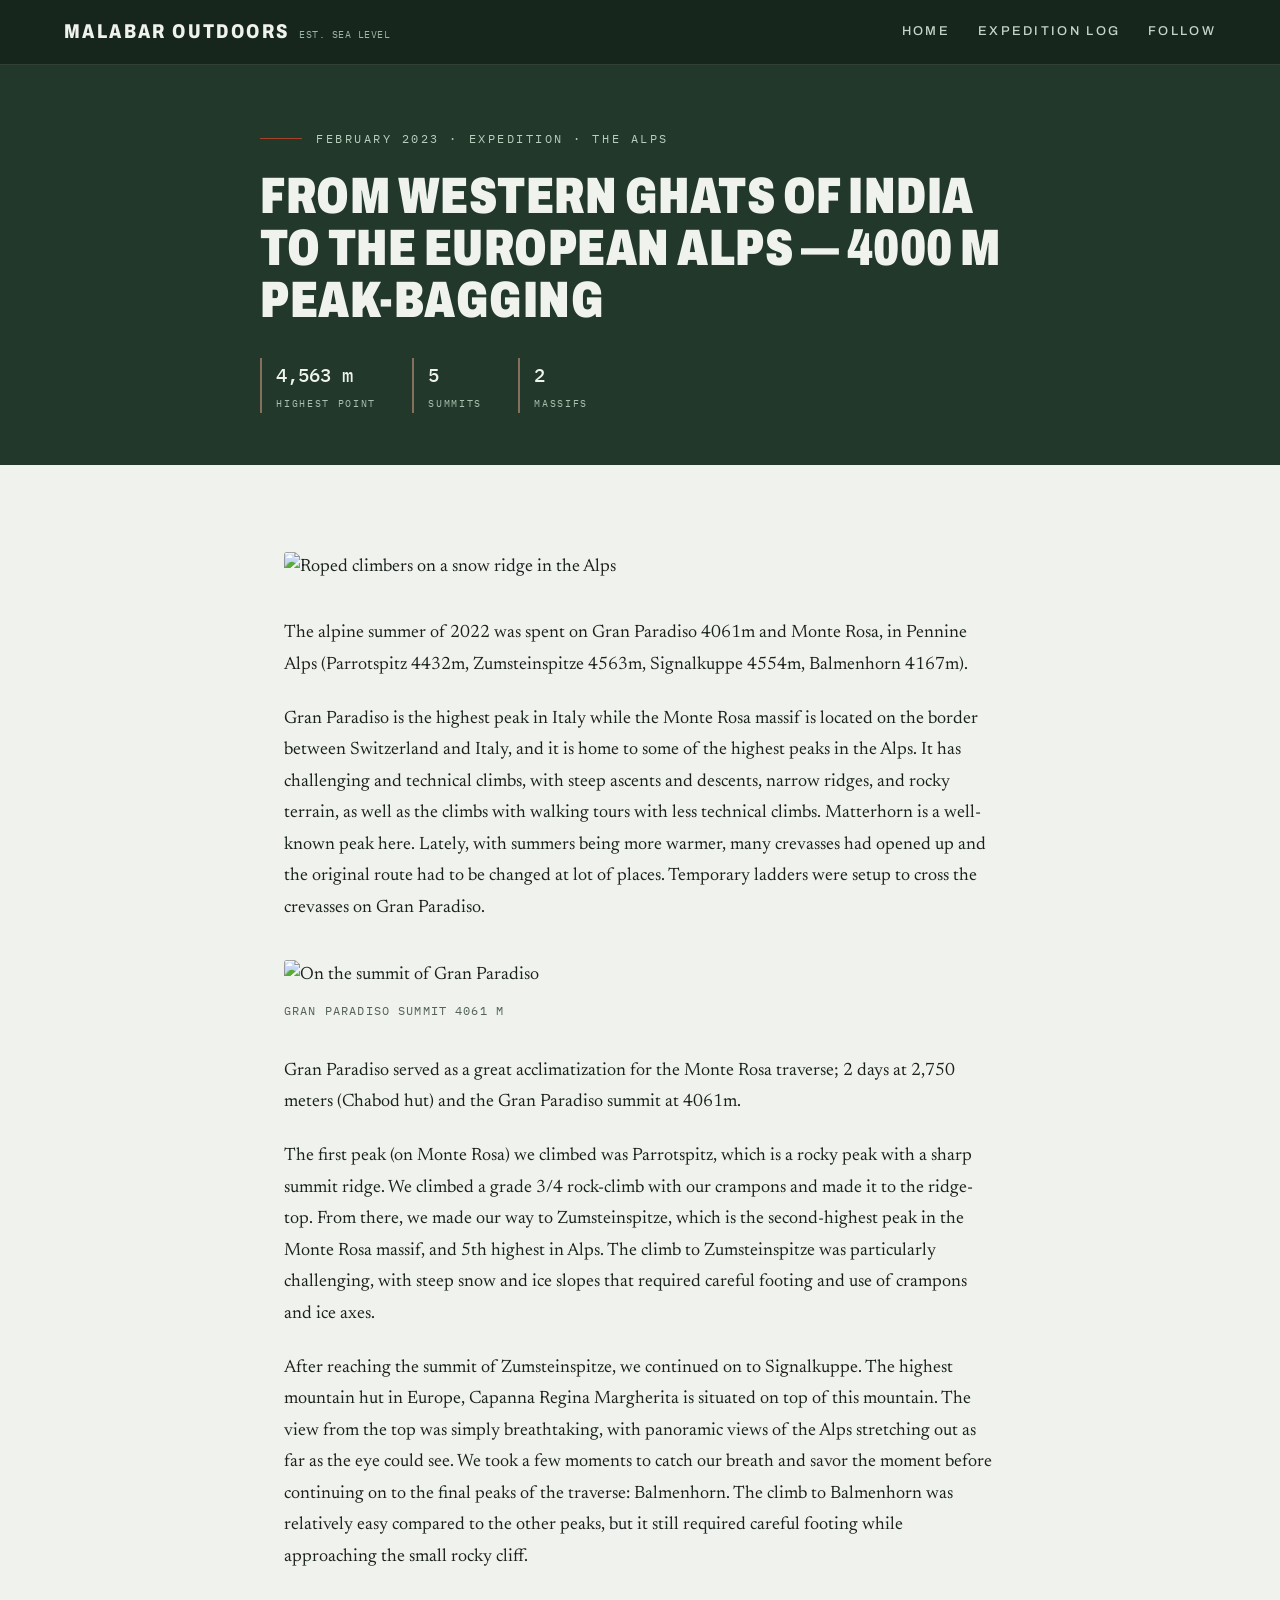
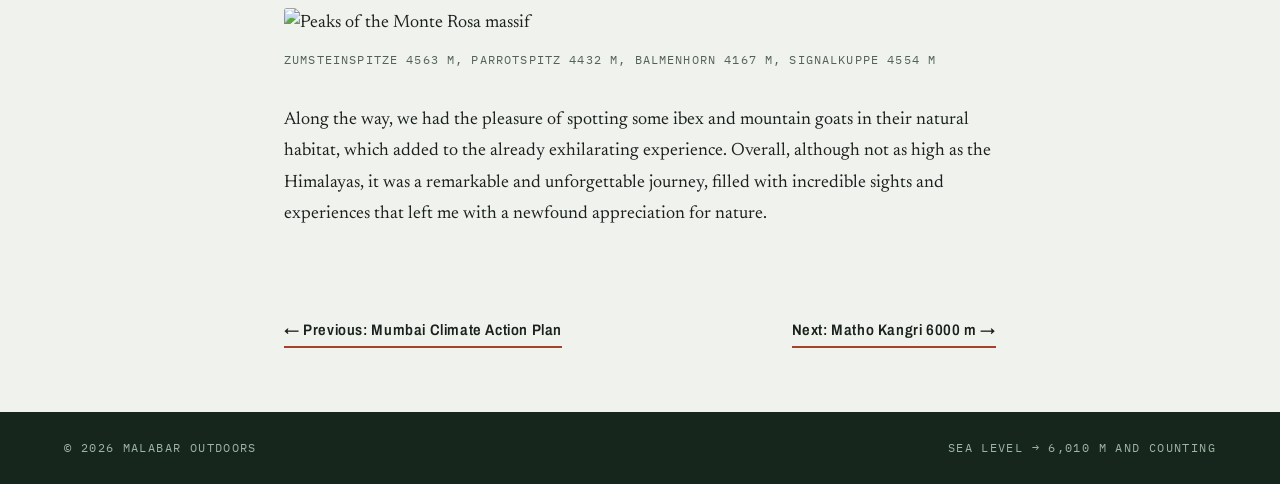
==== posts/alps-4000m-peak-bagging.html @ 0d3b4b46 "Create static Malabar Outdoors site Migrate from WordPress to a static GitHub Pages site. Includes h" ====
<!DOCTYPE html>
<html lang="en">
<head>
<meta charset="UTF-8">
<meta name="viewport" content="width=device-width, initial-scale=1.0">
<title>From Western Ghats of India to the European Alps — 4000 m peak-bagging — Malabar Outdoors</title>
<meta name="description" content="An alpine summer on Gran Paradiso 4061 m and the Monte Rosa massif — Parrotspitz, Zumsteinspitze, Signalkuppe and Balmenhorn.">
<link rel="preconnect" href="https://fonts.googleapis.com">
<link rel="preconnect" href="https://fonts.gstatic.com" crossorigin>
<link href="https://fonts.googleapis.com/css2?family=Archivo:wdth,wght@62..125,400..900&family=Newsreader:ital,opsz,wght@0,6..72,400..600;1,6..72,400&family=IBM+Plex+Mono:wght@400;500&display=swap" rel="stylesheet">
<link rel="stylesheet" href="style.css">
</head>
<body>

<header>
  <div class="header-inner">
    <a class="wordmark" href="../index.html">Malabar Outdoors <span class="sea">EST. SEA LEVEL</span></a>
    <nav aria-label="Main">
      <a href="../index.html">Home</a>
      <a href="../index.html#log">Expedition log</a>
      <a href="../index.html#follow">Follow</a>
    </nav>
  </div>
</header>

<div class="post-head">
  <div class="post-head-inner">
    <p class="post-meta">February 2023 · Expedition · The Alps</p>
    <h1>From Western Ghats of India to the European Alps — 4000 m peak-bagging</h1>
    <div class="post-stats">
      <div class="stat"><div class="v">4,563 m</div><div class="k">Highest point</div></div>
      <div class="stat"><div class="v">5</div><div class="k">Summits</div></div>
      <div class="stat"><div class="v">2</div><div class="k">Massifs</div></div>
    </div>
  </div>
</div>

<article>
  <figure>
    <img src="https://malabaroutdoors.wordpress.com/wp-content/uploads/2023/04/mb1.jpg?w=1290" alt="Roped climbers on a snow ridge in the Alps">
  </figure>

  <p>The alpine summer of 2022 was spent on Gran Paradiso 4061m and Monte Rosa, in Pennine Alps (Parrotspitz 4432m, Zumsteinspitze 4563m, Signalkuppe 4554m, Balmenhorn 4167m).</p>

  <p>Gran Paradiso is the highest peak in Italy while the Monte Rosa massif is located on the border between Switzerland and Italy, and it is home to some of the highest peaks in the Alps. It has challenging and technical climbs, with steep ascents and descents, narrow ridges, and rocky terrain, as well as the climbs with walking tours with less technical climbs. Matterhorn is a well-known peak here. Lately, with summers being more warmer, many crevasses had opened up and the original route had to be changed at lot of places. Temporary ladders were setup to cross the crevasses on Gran Paradiso.</p>

  <figure>
    <img src="https://malabaroutdoors.wordpress.com/wp-content/uploads/2023/04/gp.jpg?w=1024" alt="On the summit of Gran Paradiso">
    <figcaption>Gran Paradiso summit 4061 m</figcaption>
  </figure>

  <p>Gran Paradiso served as a great acclimatization for the Monte Rosa traverse; 2 days at 2,750 meters (Chabod hut) and the Gran Paradiso summit at 4061m.</p>

  <p>The first peak (on Monte Rosa) we climbed was Parrotspitz, which is a rocky peak with a sharp summit ridge. We climbed a grade 3/4 rock-climb with our crampons and made it to the ridge-top. From there, we made our way to Zumsteinspitze, which is the second-highest peak in the Monte Rosa massif, and 5th highest in Alps. The climb to Zumsteinspitze was particularly challenging, with steep snow and ice slopes that required careful footing and use of crampons and ice axes.</p>

  <p>After reaching the summit of Zumsteinspitze, we continued on to Signalkuppe. The highest mountain hut in Europe, Capanna Regina Margherita is situated on top of this mountain. The view from the top was simply breathtaking, with panoramic views of the Alps stretching out as far as the eye could see. We took a few moments to catch our breath and savor the moment before continuing on to the final peaks of the traverse: Balmenhorn. The climb to Balmenhorn was relatively easy compared to the other peaks, but it still required careful footing while approaching the small rocky cliff.</p>

  <figure>
    <img src="https://malabaroutdoors.wordpress.com/wp-content/uploads/2023/04/mr.jpg?w=1024" alt="Peaks of the Monte Rosa massif">
    <figcaption>Zumsteinspitze 4563 m, Parrotspitz 4432 m, Balmenhorn 4167 m, Signalkuppe 4554 m</figcaption>
  </figure>

  <p>Along the way, we had the pleasure of spotting some ibex and mountain goats in their natural habitat, which added to the already exhilarating experience. Overall, although not as high as the Himalayas, it was a remarkable and unforgettable journey, filled with incredible sights and experiences that left me with a newfound appreciation for nature.</p>
</article>

<div class="postnav">
  <a href="mumbai-climate-action-cycling.html">← Previous: Mumbai Climate Action Plan</a>
  <a href="matho-kangri-6000m-alpine-style.html">Next: Matho Kangri 6000 m →</a>
</div>

<footer>
  <div class="footer-inner">
    <span>© 2026 Malabar Outdoors</span>
    <span>Sea level → 6,010 m and counting</span>
  </div>
</footer>

</body>
</html>
---- posts/style.css ----
:root{
  --ghat:#22382B;
  --ghat-deep:#16261D;
  --glacier:#EFF2ED;
  --laterite:#A6412A;
  --ink:#1A211D;
  --slate:#54615A;
  --hairline:#CBD4CC;
  --display:'Archivo',sans-serif;
  --body:'Newsreader',Georgia,serif;
  --mono:'IBM Plex Mono',monospace;
}
*{margin:0;padding:0;box-sizing:border-box}
@media (prefers-reduced-motion: reduce){
  *,*::before,*::after{animation-duration:.01ms!important;transition-duration:.01ms!important}
}
body{
  font-family:var(--body);
  background:var(--glacier);
  color:var(--ink);
  font-size:1.125rem;
  line-height:1.75;
}
a{color:inherit}
a:focus-visible{outline:3px solid var(--laterite);outline-offset:3px;border-radius:2px}
img{display:block;max-width:100%}

header{
  position:sticky;top:0;z-index:50;
  background:var(--ghat-deep);
  color:var(--glacier);
  border-bottom:1px solid rgba(255,255,255,.12);
}
.header-inner{
  max-width:1200px;margin:0 auto;
  display:flex;align-items:center;justify-content:space-between;
  padding:.9rem 1.5rem;
}
.wordmark{
  font-family:var(--display);font-weight:800;font-stretch:80%;
  font-size:1.25rem;letter-spacing:.12em;text-transform:uppercase;
  text-decoration:none;display:flex;align-items:baseline;gap:.6rem;
}
.wordmark .sea{font-family:var(--mono);font-size:.65rem;font-weight:400;letter-spacing:.05em;color:#9DB5A4}
nav{display:flex;gap:1.75rem}
nav a{
  font-family:var(--display);font-weight:500;font-size:.8rem;
  letter-spacing:.18em;text-transform:uppercase;text-decoration:none;
  color:#C6D4C8;padding:.25rem 0;border-bottom:2px solid transparent;
  transition:color .2s,border-color .2s;
}
nav a:hover{color:#fff;border-bottom-color:var(--laterite)}

.post-head{
  background:var(--ghat);color:var(--glacier);
  padding:4rem 1.5rem 3.25rem;
}
.post-head-inner{max-width:760px;margin:0 auto}
.post-meta{
  font-family:var(--mono);font-size:.72rem;letter-spacing:.22em;
  text-transform:uppercase;color:#B9CFBE;
  display:flex;align-items:center;gap:.9rem;flex-wrap:wrap;margin-bottom:1.3rem;
}
.post-meta::before{content:"";width:2.6rem;height:1px;background:var(--laterite)}
h1{
  font-family:var(--display);font-weight:900;font-stretch:74%;
  text-transform:uppercase;
  font-size:clamp(1.9rem,5vw,3.2rem);
  line-height:1.02;letter-spacing:.01em;
}
.post-stats{
  margin-top:2rem;display:flex;flex-wrap:wrap;gap:2.25rem;font-family:var(--mono);
}
.stat{border-left:2px solid rgba(232,168,143,.5);padding-left:.9rem}
.stat .v{font-size:1.2rem;font-weight:500}
.stat .k{font-size:.65rem;letter-spacing:.16em;text-transform:uppercase;color:#A9C0AE;margin-top:.15rem}

article{max-width:760px;margin:0 auto;padding:3.25rem 1.5rem 4rem}
article p{margin:0 0 1.4rem}
article h2{
  font-family:var(--display);font-weight:800;font-stretch:80%;
  font-size:1.35rem;line-height:1.2;text-transform:none;
  margin:2.4rem 0 .9rem;
}
article h2 .tick{color:var(--laterite)}
article strong{font-weight:600}
article a{color:var(--laterite);text-decoration-thickness:1px;text-underline-offset:3px}
figure{margin:2.2rem 0}
figure img{width:100%;border-radius:3px}
figcaption{
  font-family:var(--mono);font-size:.72rem;letter-spacing:.1em;
  text-transform:uppercase;color:var(--slate);margin-top:.6rem;
}
.postnav{
  max-width:760px;margin:0 auto;padding:0 1.5rem 4rem;
  display:flex;justify-content:space-between;gap:1rem;flex-wrap:wrap;
}
.postnav a{
  font-family:var(--display);font-weight:600;font-stretch:85%;
  font-size:.95rem;text-decoration:none;letter-spacing:.04em;
  border-bottom:2px solid var(--laterite);padding-bottom:.15rem;
}
.postnav a:hover{color:var(--laterite)}
footer{background:var(--ghat-deep);color:#9DB5A4}
.footer-inner{
  max-width:1200px;margin:0 auto;padding:1.6rem 1.5rem;
  display:flex;justify-content:space-between;flex-wrap:wrap;gap:1rem;
  font-family:var(--mono);font-size:.72rem;letter-spacing:.12em;text-transform:uppercase;
}
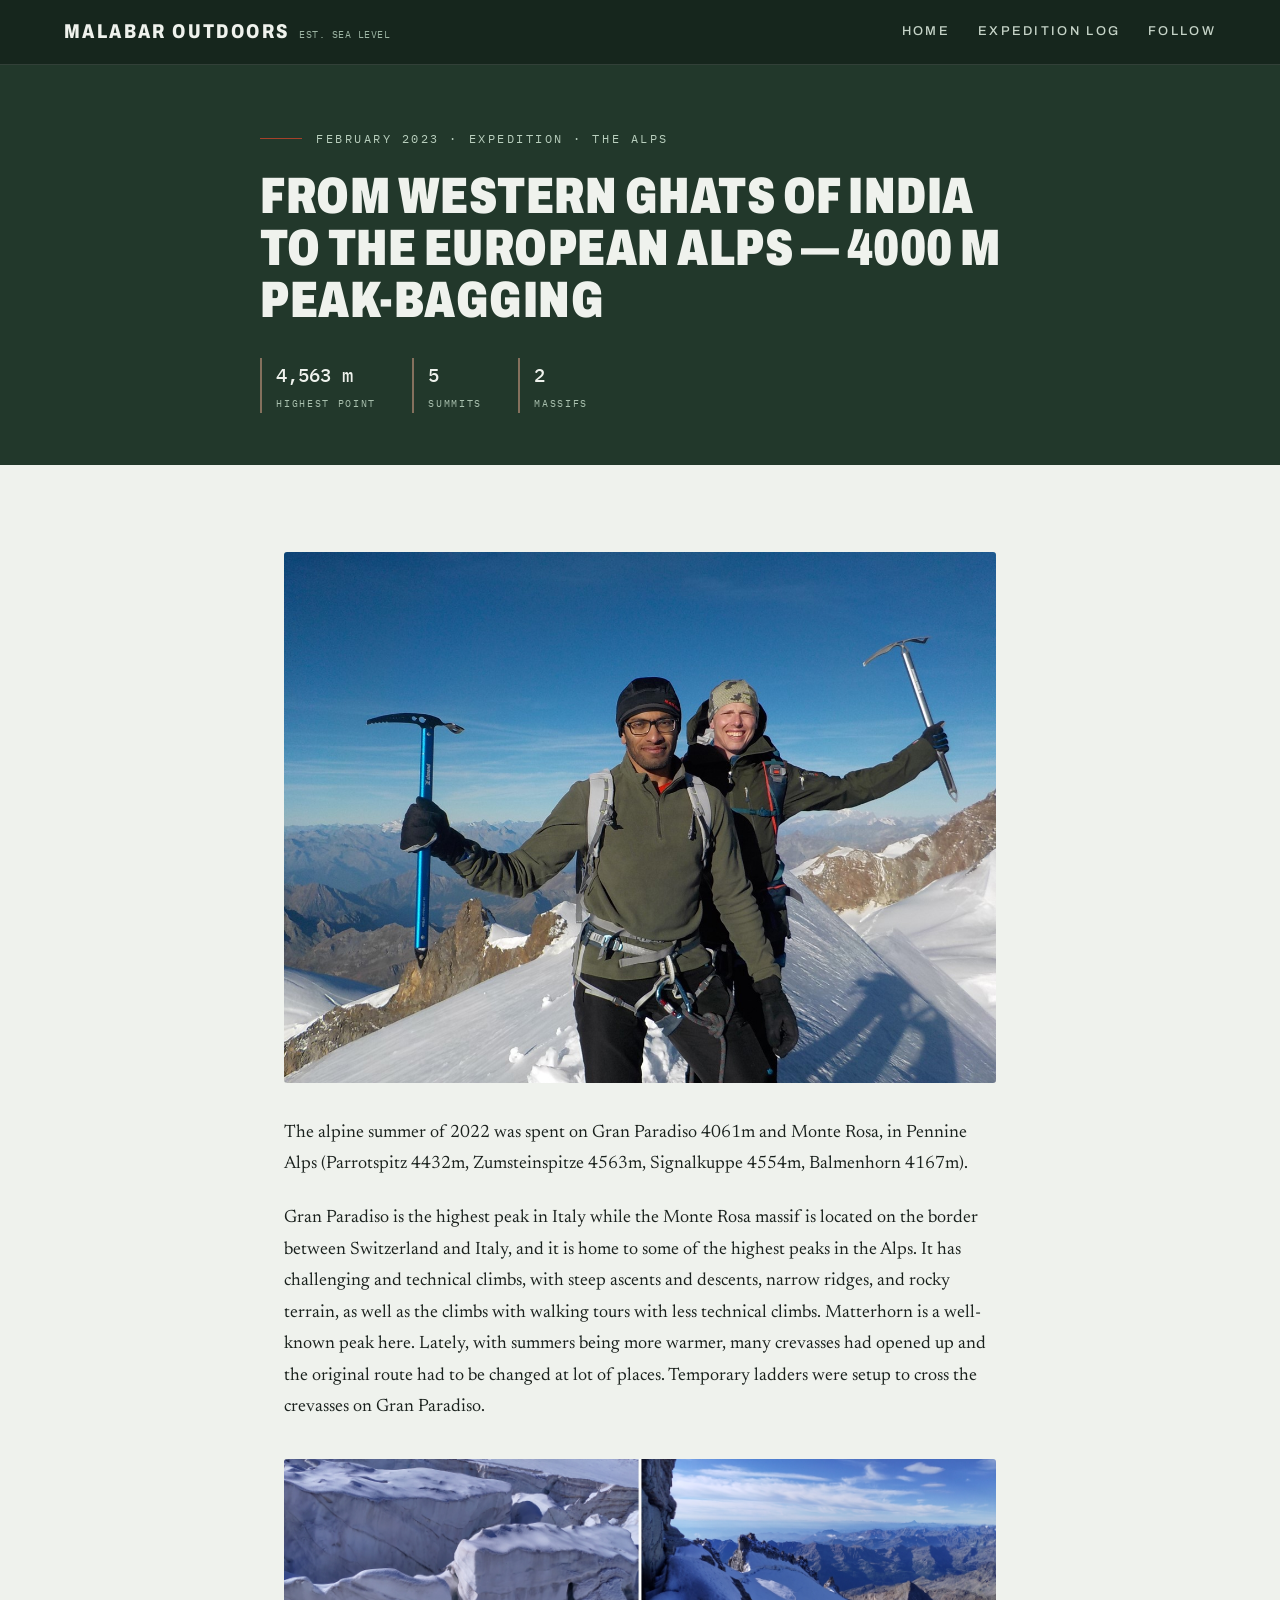
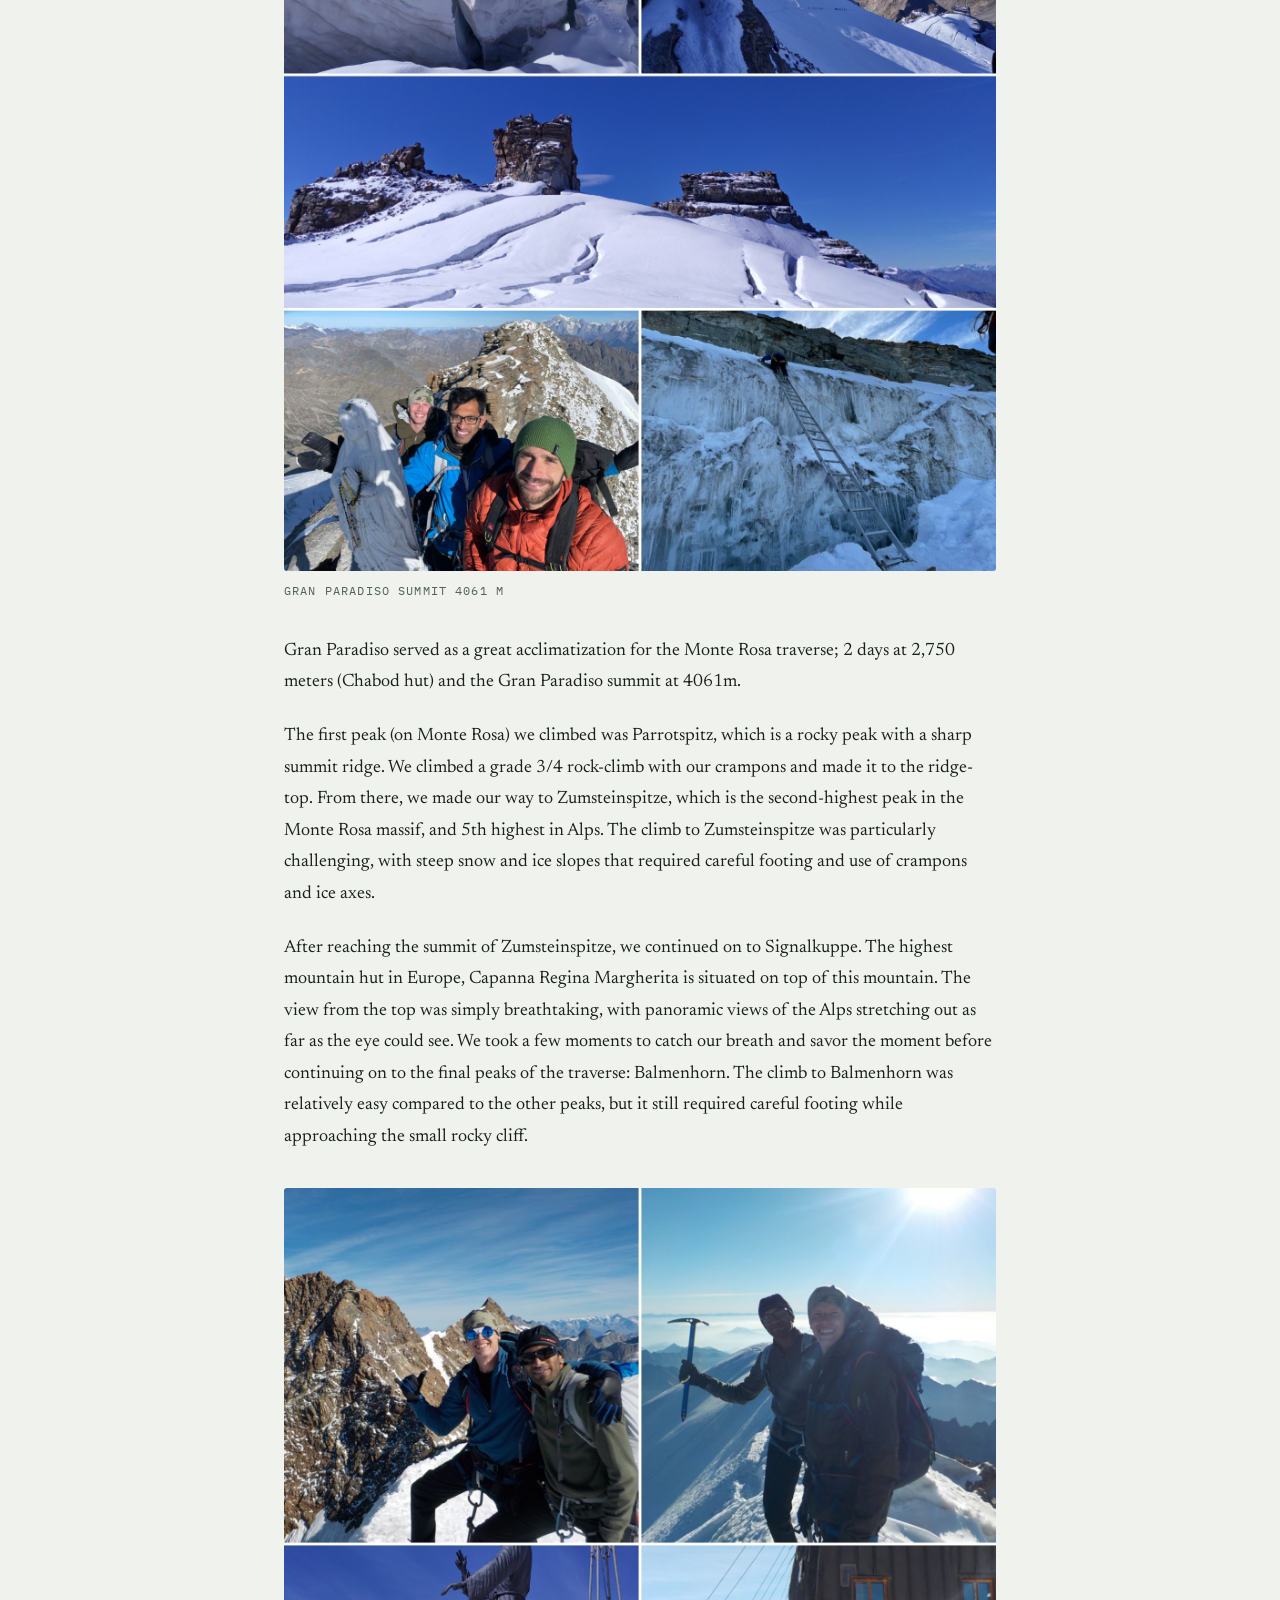
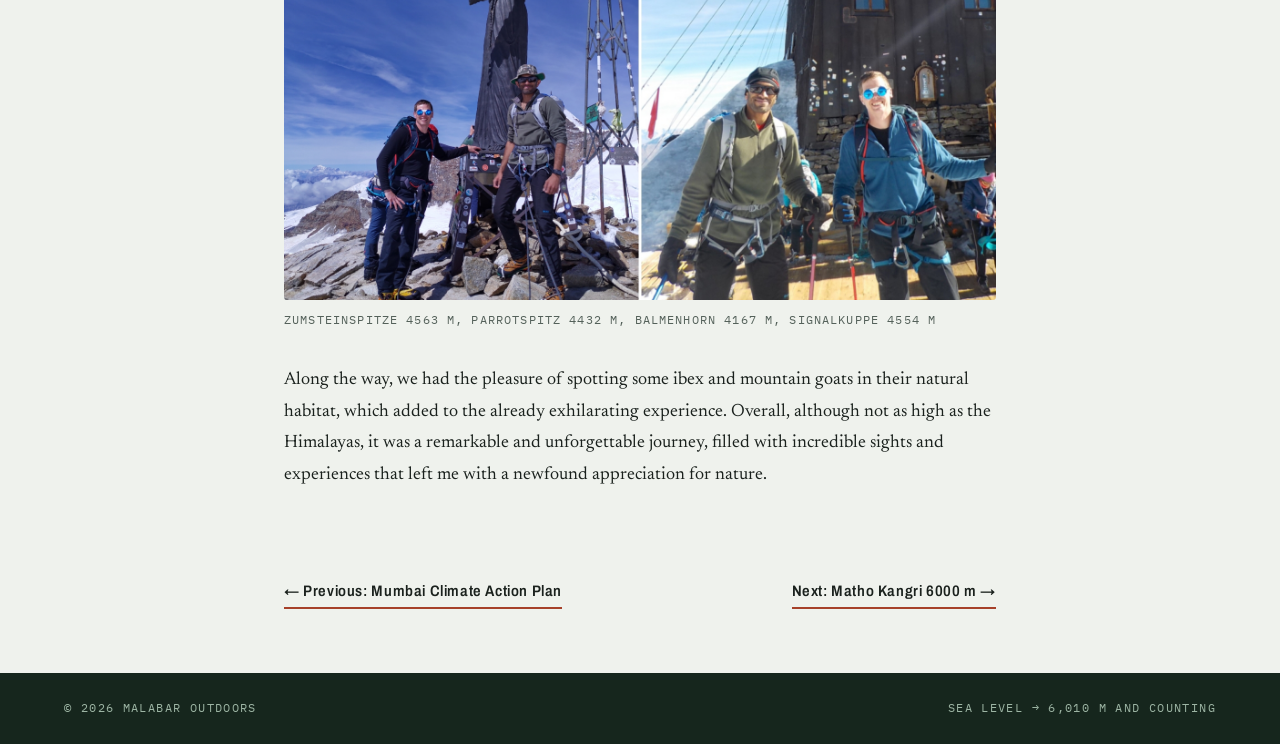
==== commit a624cb74: "Add local images and downloader; use local URLs Add 25 photos under images/ and a Windows batch help" ====
--- a/posts/alps-4000m-peak-bagging.html
+++ b/posts/alps-4000m-peak-bagging.html
@@ -37,7 +37,7 @@
 
 <article>
   <figure>
-    <img src="https://malabaroutdoors.wordpress.com/wp-content/uploads/2023/04/mb1.jpg?w=1290" alt="Roped climbers on a snow ridge in the Alps">
+    <img src="../images/mb1.jpg" alt="Roped climbers on a snow ridge in the Alps">
   </figure>
 
   <p>The alpine summer of 2022 was spent on Gran Paradiso 4061m and Monte Rosa, in Pennine Alps (Parrotspitz 4432m, Zumsteinspitze 4563m, Signalkuppe 4554m, Balmenhorn 4167m).</p>
@@ -45,7 +45,7 @@
   <p>Gran Paradiso is the highest peak in Italy while the Monte Rosa massif is located on the border between Switzerland and Italy, and it is home to some of the highest peaks in the Alps. It has challenging and technical climbs, with steep ascents and descents, narrow ridges, and rocky terrain, as well as the climbs with walking tours with less technical climbs. Matterhorn is a well-known peak here. Lately, with summers being more warmer, many crevasses had opened up and the original route had to be changed at lot of places. Temporary ladders were setup to cross the crevasses on Gran Paradiso.</p>
 
   <figure>
-    <img src="https://malabaroutdoors.wordpress.com/wp-content/uploads/2023/04/gp.jpg?w=1024" alt="On the summit of Gran Paradiso">
+    <img src="../images/gp.jpg" alt="On the summit of Gran Paradiso">
     <figcaption>Gran Paradiso summit 4061 m</figcaption>
   </figure>
 
@@ -56,7 +56,7 @@
   <p>After reaching the summit of Zumsteinspitze, we continued on to Signalkuppe. The highest mountain hut in Europe, Capanna Regina Margherita is situated on top of this mountain. The view from the top was simply breathtaking, with panoramic views of the Alps stretching out as far as the eye could see. We took a few moments to catch our breath and savor the moment before continuing on to the final peaks of the traverse: Balmenhorn. The climb to Balmenhorn was relatively easy compared to the other peaks, but it still required careful footing while approaching the small rocky cliff.</p>
 
   <figure>
-    <img src="https://malabaroutdoors.wordpress.com/wp-content/uploads/2023/04/mr.jpg?w=1024" alt="Peaks of the Monte Rosa massif">
+    <img src="../images/mr.jpg" alt="Peaks of the Monte Rosa massif">
     <figcaption>Zumsteinspitze 4563 m, Parrotspitz 4432 m, Balmenhorn 4167 m, Signalkuppe 4554 m</figcaption>
   </figure>
 
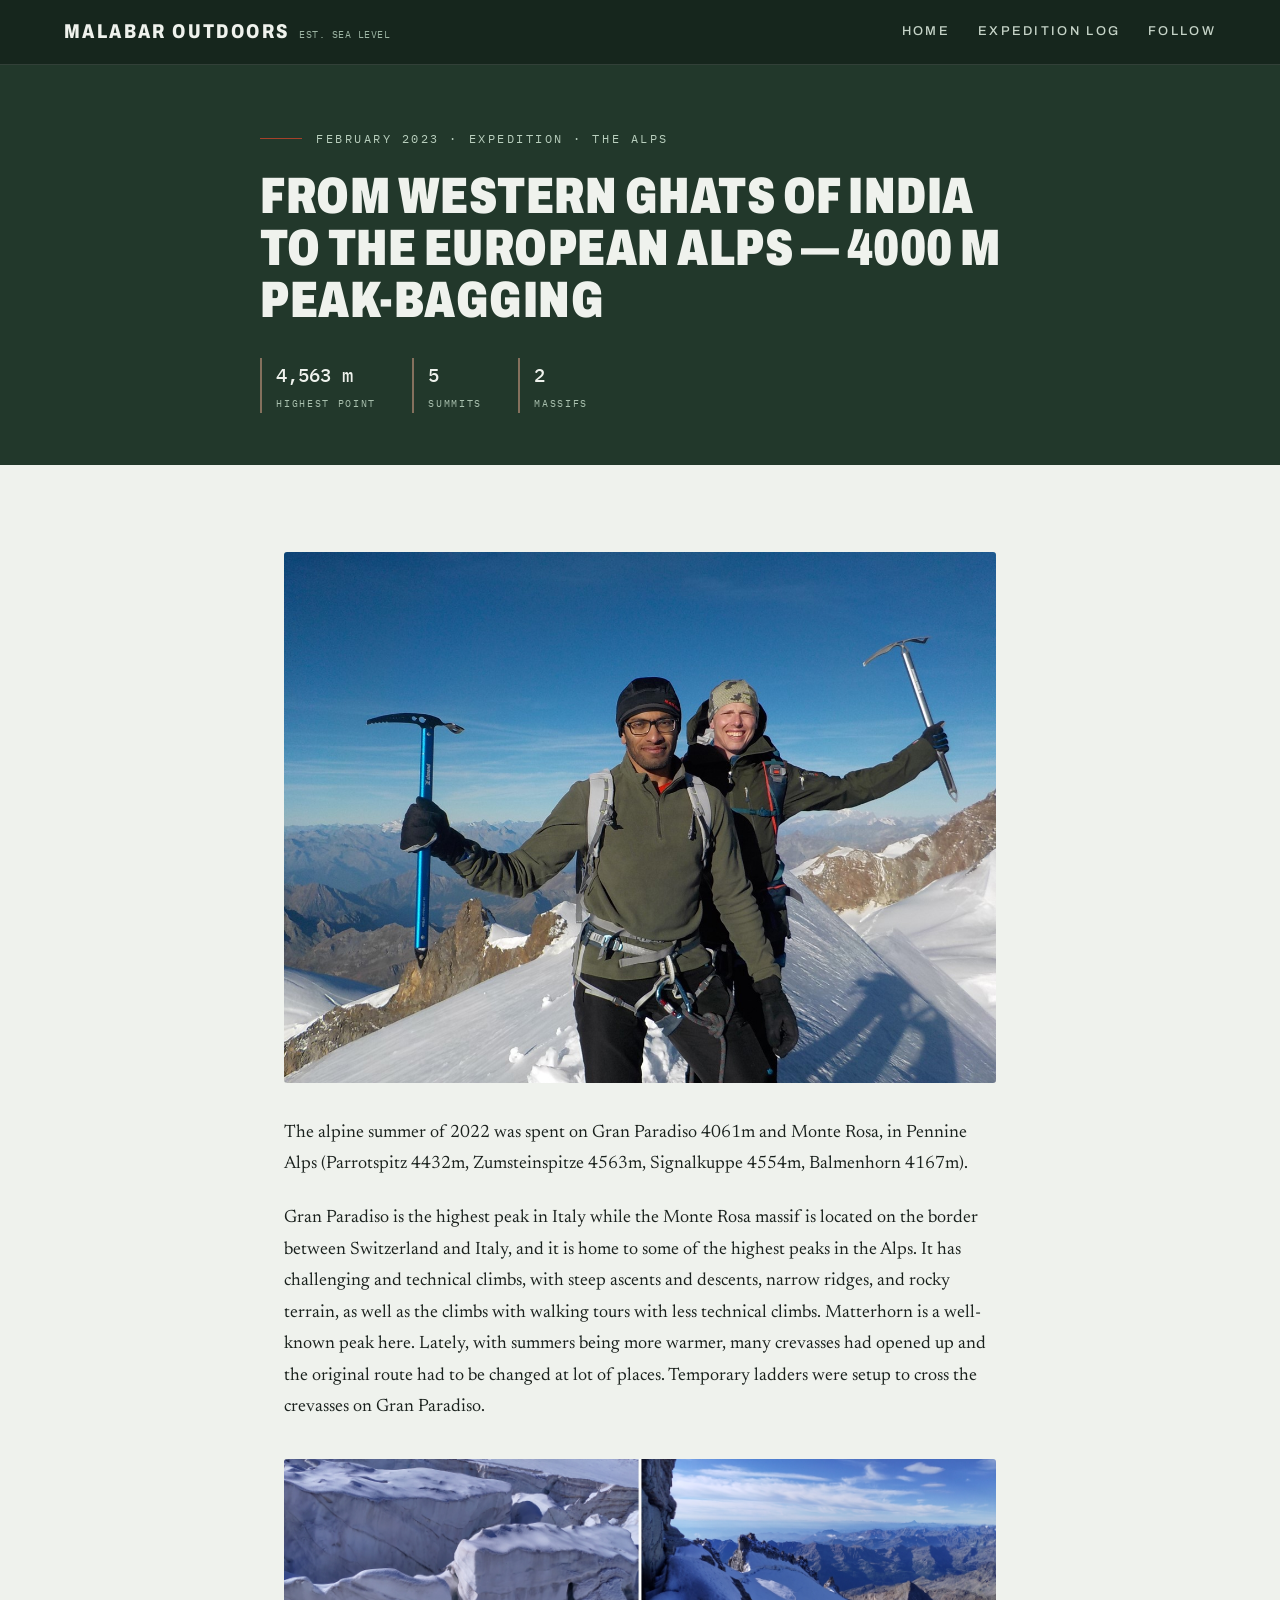
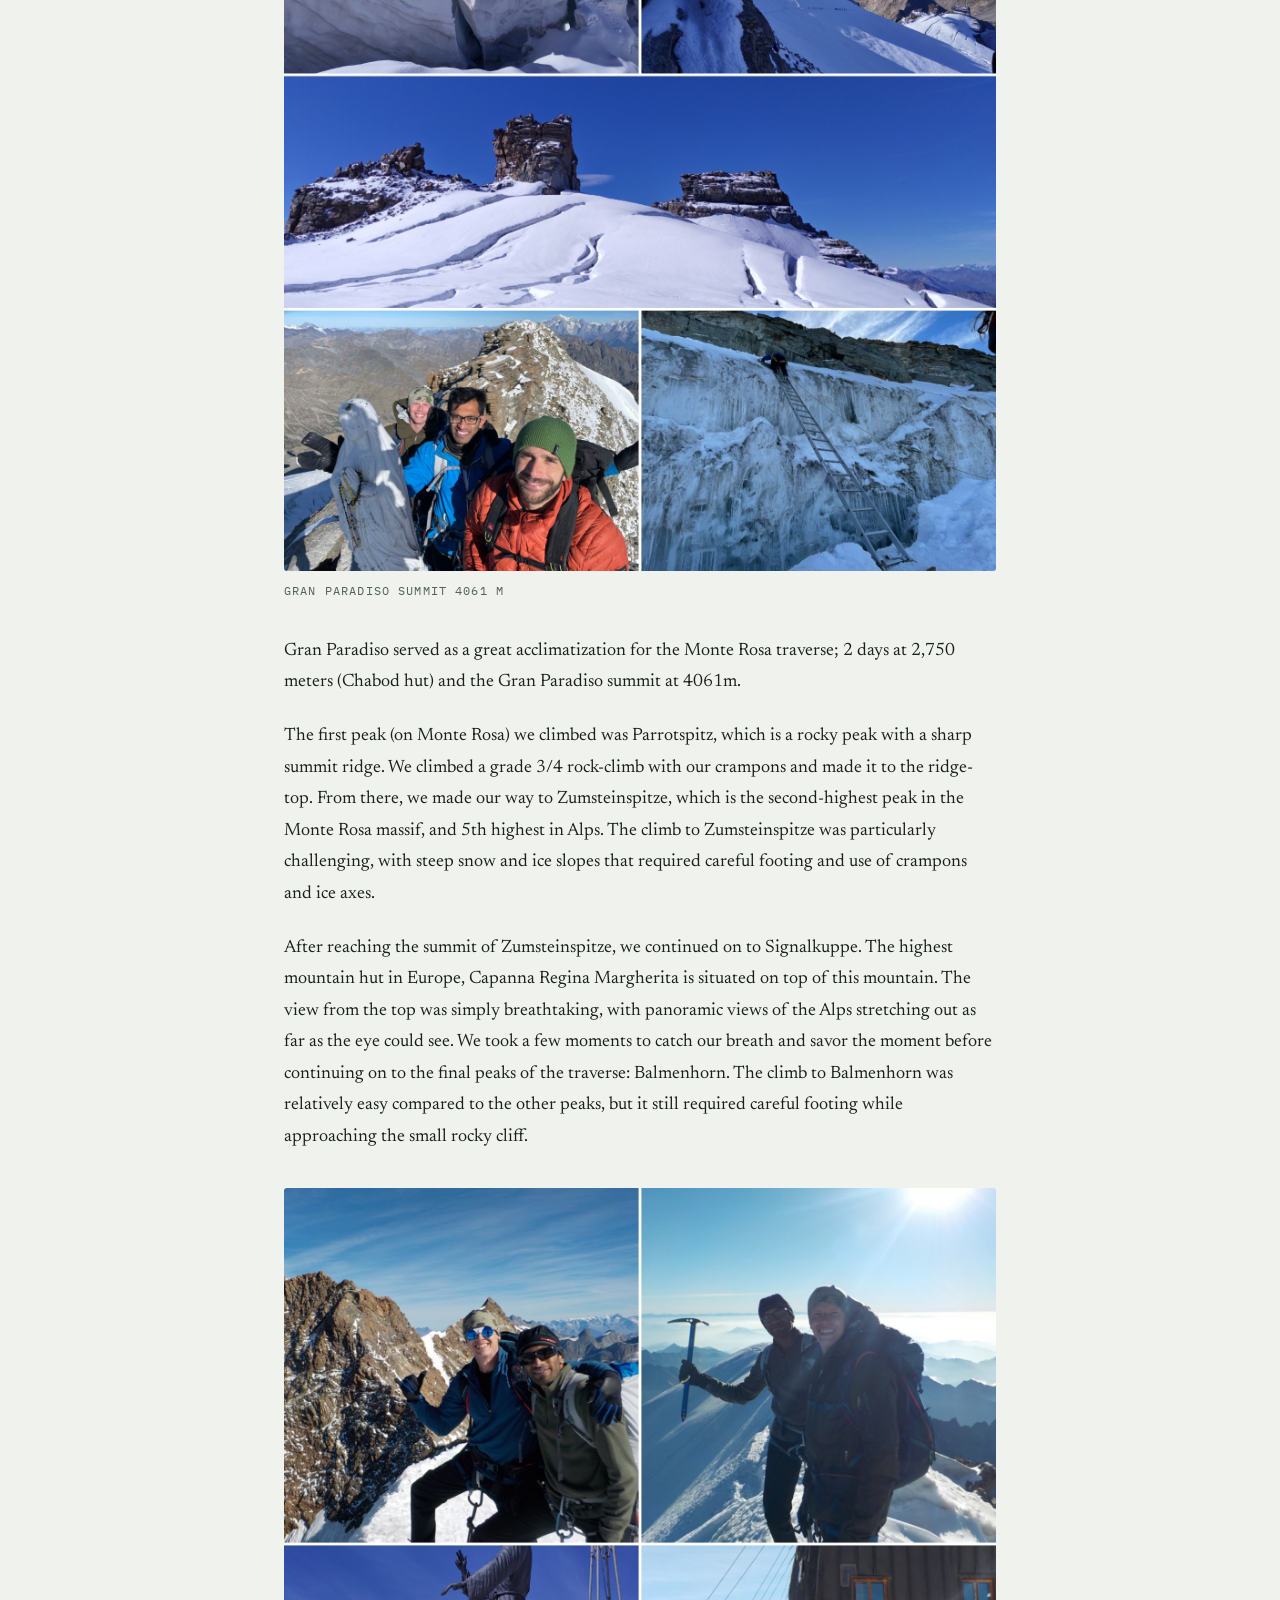
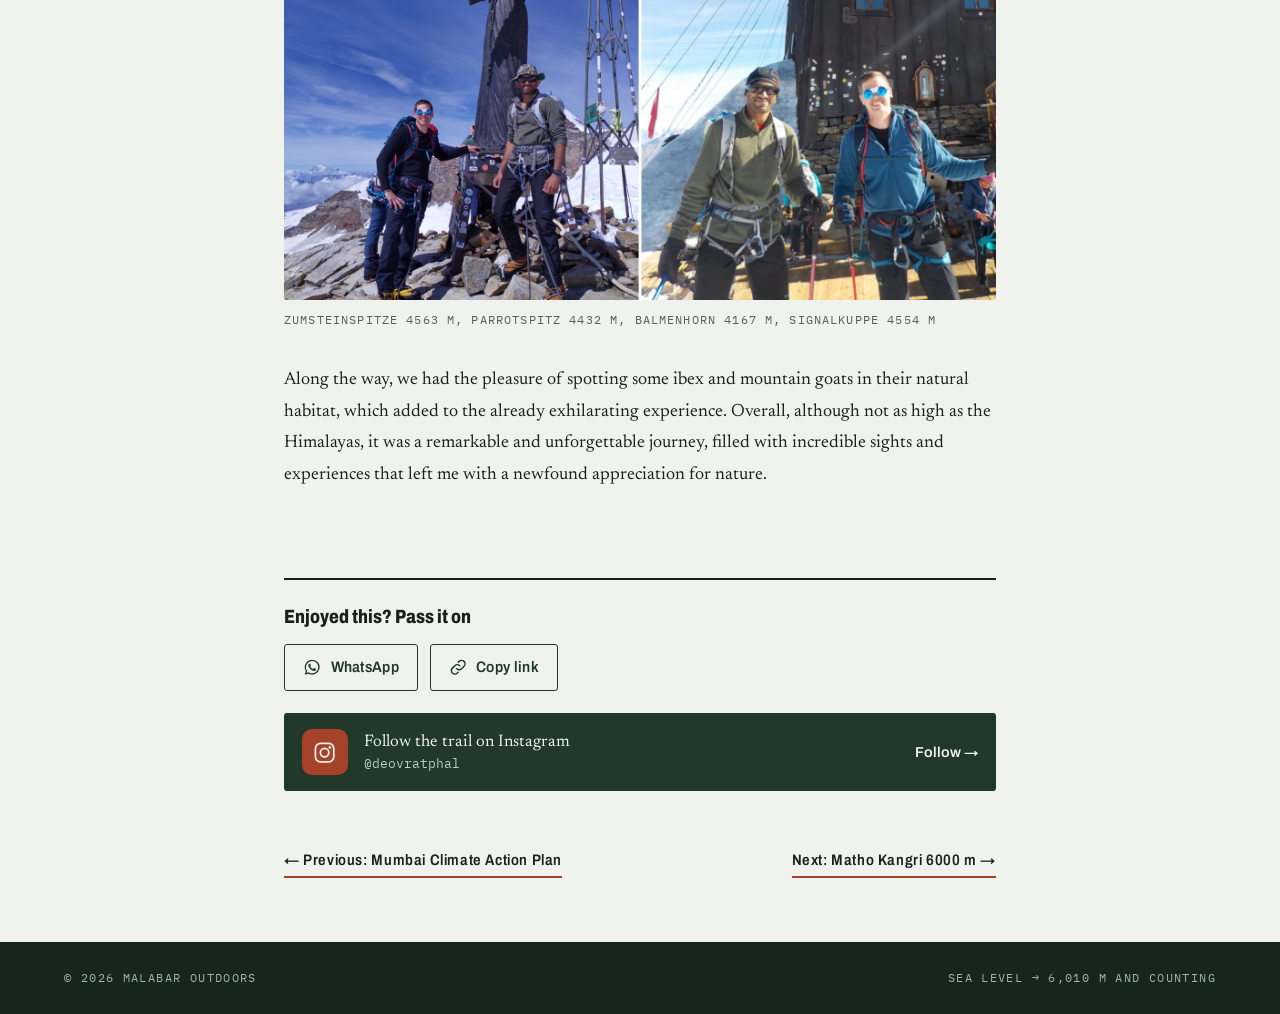
==== commit 7d320766: "Add sharing tools to adventure posts Add native sharing, WhatsApp links, copy-link feedback, and Ins" ====
--- a/posts/alps-4000m-peak-bagging.html
+++ b/posts/alps-4000m-peak-bagging.html
@@ -14,11 +14,11 @@
 
 <header>
   <div class="header-inner">
-    <a class="wordmark" href="../index.html">Malabar Outdoors <span class="sea">EST. SEA LEVEL</span></a>
+    <a class="wordmark" href="../">Malabar Outdoors <span class="sea">EST. SEA LEVEL</span></a>
     <nav aria-label="Main">
-      <a href="../index.html">Home</a>
-      <a href="../index.html#log">Expedition log</a>
-      <a href="../index.html#follow">Follow</a>
+      <a href="../">Home</a>
+      <a href="../#log">Expedition log</a>
+      <a href="../#follow">Follow</a>
     </nav>
   </div>
 </header>
@@ -45,7 +45,7 @@
   <p>Gran Paradiso is the highest peak in Italy while the Monte Rosa massif is located on the border between Switzerland and Italy, and it is home to some of the highest peaks in the Alps. It has challenging and technical climbs, with steep ascents and descents, narrow ridges, and rocky terrain, as well as the climbs with walking tours with less technical climbs. Matterhorn is a well-known peak here. Lately, with summers being more warmer, many crevasses had opened up and the original route had to be changed at lot of places. Temporary ladders were setup to cross the crevasses on Gran Paradiso.</p>
 
   <figure>
-    <img src="../images/gp.jpg" alt="On the summit of Gran Paradiso">
+    <img loading="lazy" src="../images/gp.jpg" alt="On the summit of Gran Paradiso">
     <figcaption>Gran Paradiso summit 4061 m</figcaption>
   </figure>
 
@@ -56,12 +56,41 @@
   <p>After reaching the summit of Zumsteinspitze, we continued on to Signalkuppe. The highest mountain hut in Europe, Capanna Regina Margherita is situated on top of this mountain. The view from the top was simply breathtaking, with panoramic views of the Alps stretching out as far as the eye could see. We took a few moments to catch our breath and savor the moment before continuing on to the final peaks of the traverse: Balmenhorn. The climb to Balmenhorn was relatively easy compared to the other peaks, but it still required careful footing while approaching the small rocky cliff.</p>
 
   <figure>
-    <img src="../images/mr.jpg" alt="Peaks of the Monte Rosa massif">
+    <img loading="lazy" src="../images/mr.jpg" alt="Peaks of the Monte Rosa massif">
     <figcaption>Zumsteinspitze 4563 m, Parrotspitz 4432 m, Balmenhorn 4167 m, Signalkuppe 4554 m</figcaption>
   </figure>
 
   <p>Along the way, we had the pleasure of spotting some ibex and mountain goats in their natural habitat, which added to the already exhilarating experience. Overall, although not as high as the Himalayas, it was a remarkable and unforgettable journey, filled with incredible sights and experiences that left me with a newfound appreciation for nature.</p>
 </article>
+
+<section class="share" aria-labelledby="share-title">
+  <div class="share-inner">
+    <h2 class="share-title" id="share-title">Enjoyed this? Pass it on</h2>
+    <div class="share-buttons">
+      <button type="button" class="share-btn primary" data-share="native" hidden>
+        <svg viewBox="0 0 24 24" fill="none" stroke="currentColor" stroke-width="1.9" stroke-linecap="round" stroke-linejoin="round" aria-hidden="true"><path d="M12 3v12"/><path d="M7.5 7.5 12 3l4.5 4.5"/><path d="M5 12v7a2 2 0 0 0 2 2h10a2 2 0 0 0 2-2v-7"/></svg>
+        <span>Share to Instagram &amp; more</span>
+      </button>
+      <a class="share-btn" data-share="whatsapp" href="https://wa.me/" target="_blank" rel="noopener">
+        <svg viewBox="0 0 24 24" fill="currentColor" aria-hidden="true"><path d="M12 2.2a9.7 9.7 0 0 0-8.4 14.6L2.3 21.7l5-1.3A9.7 9.7 0 1 0 12 2.2Zm0 17.7a8 8 0 0 1-4.1-1.1l-.3-.2-3 .8.8-2.9-.2-.3A8 8 0 1 1 12 19.9Zm4.4-6c-.2-.1-1.4-.7-1.7-.8-.2-.1-.4-.1-.5.1l-.8 1c-.1.2-.3.2-.5.1a6.6 6.6 0 0 1-3.3-2.9c-.2-.4.2-.4.7-1.3.1-.2 0-.3 0-.4l-.8-1.8c-.2-.5-.4-.4-.5-.4h-.5a.9.9 0 0 0-.7.3 2.8 2.8 0 0 0-.9 2.1 4.9 4.9 0 0 0 1 2.6 11.2 11.2 0 0 0 4.3 3.8c1.6.7 2.2.7 3 .6.5-.1 1.4-.6 1.6-1.2.2-.6.2-1.1.1-1.2l-.5-.2Z"/></svg>
+        <span>WhatsApp</span>
+      </a>
+      <button type="button" class="share-btn" data-share="copy">
+        <svg viewBox="0 0 24 24" fill="none" stroke="currentColor" stroke-width="1.9" stroke-linecap="round" stroke-linejoin="round" aria-hidden="true"><path d="M10 14a4.5 4.5 0 0 0 6.4 0l3.2-3.2a4.5 4.5 0 0 0-6.4-6.4l-1 1"/><path d="M14 10a4.5 4.5 0 0 0-6.4 0l-3.2 3.2a4.5 4.5 0 0 0 6.4 6.4l1-1"/></svg>
+        <span>Copy link</span>
+      </button>
+    </div>
+    <p class="sr-only share-status" aria-live="polite"></p>
+    <a class="ig-follow" href="https://www.instagram.com/deovratphal/" target="_blank" rel="noopener">
+      <span class="ig-mark"><svg viewBox="0 0 24 24" fill="none" stroke="currentColor" stroke-width="1.8" aria-hidden="true"><rect x="2.5" y="2.5" width="19" height="19" rx="5.2"/><circle cx="12" cy="12" r="4.4"/><circle cx="17.4" cy="6.6" r="1.3" fill="currentColor" stroke="none"/></svg></span>
+      <span class="ig-text">
+        <span class="ig-line">Follow the trail on Instagram</span>
+        <span class="ig-handle">@deovratphal</span>
+      </span>
+      <span class="ig-go">Follow →</span>
+    </a>
+  </div>
+</section>
 
 <div class="postnav">
   <a href="mumbai-climate-action-cycling.html">← Previous: Mumbai Climate Action Plan</a>
@@ -75,5 +104,6 @@
   </div>
 </footer>
 
+<script src="share.js" defer></script>
 </body>
 </html>
--- a/posts/style.css
+++ b/posts/style.css
@@ -50,6 +50,14 @@
   transition:color .2s,border-color .2s;
 }
 nav a:hover{color:#fff;border-bottom-color:var(--laterite)}
+nav a{white-space:nowrap}
+@media (max-width:700px){
+  .header-inner{flex-wrap:wrap;padding:.7rem 1rem .55rem;row-gap:.3rem}
+  .wordmark{font-size:1rem;white-space:nowrap}
+  .wordmark .sea{display:none}
+  nav{width:100%;gap:1.5rem}
+  nav a{font-size:.7rem;letter-spacing:.14em;padding:.15rem 0}
+}
 
 .post-head{
   background:var(--ghat);color:var(--glacier);
@@ -86,7 +94,12 @@
 article strong{font-weight:600}
 article a{color:var(--laterite);text-decoration-thickness:1px;text-underline-offset:3px}
 figure{margin:2.2rem 0}
-figure img{width:100%;border-radius:3px}
+figure img{
+  width:100%;height:auto;border-radius:3px;
+  background:#DCE2DB;        /* grey box visible until the photo arrives */
+  aspect-ratio:auto 3/2;     /* reserve ~photo-shaped space before load;
+                                natural shape takes over once loaded */
+}
 figcaption{
   font-family:var(--mono);font-size:.72rem;letter-spacing:.1em;
   text-transform:uppercase;color:var(--slate);margin-top:.6rem;
@@ -107,3 +120,58 @@
   display:flex;justify-content:space-between;flex-wrap:wrap;gap:1rem;
   font-family:var(--mono);font-size:.72rem;letter-spacing:.12em;text-transform:uppercase;
 }
+
+/* ---------- share bar ---------- */
+.share{
+  max-width:760px;margin:0 auto;padding:0 1.5rem 3.5rem;
+}
+.share-inner{border-top:2px solid var(--ink);padding-top:1.6rem}
+.share-title{
+  font-family:var(--display);font-weight:800;font-stretch:80%;
+  font-size:1.2rem;line-height:1.2;margin-bottom:1rem;
+}
+.share-buttons{display:flex;flex-wrap:wrap;gap:.7rem}
+.share-btn{
+  display:inline-flex;align-items:center;gap:.55rem;
+  min-height:2.9rem;padding:0 1.15rem;
+  font-family:var(--display);font-weight:600;font-stretch:90%;
+  font-size:.95rem;letter-spacing:.02em;text-decoration:none;
+  color:var(--ghat);background:transparent;
+  border:1.5px solid var(--ghat);border-radius:3px;cursor:pointer;
+  transition:background .2s,color .2s,border-color .2s;
+}
+.share-btn svg{width:1.15rem;height:1.15rem;flex:none}
+.share-btn:hover{background:var(--ghat);color:var(--glacier)}
+.share-btn.primary{background:var(--ghat);color:var(--glacier)}
+.share-btn.primary:hover{background:var(--laterite);border-color:var(--laterite)}
+.share-btn.is-done{background:var(--laterite);border-color:var(--laterite);color:#fff}
+.share-btn:focus-visible{outline:3px solid var(--laterite);outline-offset:3px}
+.share-btn[hidden]{display:none}
+
+.ig-follow{
+  margin-top:1.4rem;
+  display:flex;align-items:center;gap:1rem;
+  padding:1rem 1.1rem;border-radius:3px;
+  background:var(--ghat);color:var(--glacier);text-decoration:none;
+  transition:background .2s;
+}
+.ig-follow:hover{background:var(--ghat-deep)}
+.ig-follow .ig-mark{
+  flex:none;display:flex;align-items:center;justify-content:center;
+  width:2.9rem;height:2.9rem;border-radius:10px;background:var(--laterite);
+}
+.ig-follow .ig-mark svg{width:1.45rem;height:1.45rem}
+.ig-follow .ig-text{display:flex;flex-direction:column;line-height:1.3}
+.ig-follow .ig-line{font-size:1.05rem}
+.ig-follow .ig-handle{font-family:var(--mono);font-size:.8rem;color:#B9CFBE;margin-top:.15rem}
+.ig-follow .ig-go{margin-left:auto;font-family:var(--display);font-weight:600;font-size:.9rem;white-space:nowrap}
+.ig-follow:hover .ig-go{color:#E8A88F}
+@media (max-width:480px){ .ig-follow .ig-go{display:none} }
+
+.sr-only{position:absolute;width:1px;height:1px;overflow:hidden;clip:rect(0 0 0 0);white-space:nowrap}
+
+/* ---------- Instagram embeds inside posts ---------- */
+.ig-embed{display:flex;flex-direction:column;align-items:center}
+.ig-embed .instagram-media,
+.ig-embed iframe{min-width:0!important;max-width:540px!important;width:100%!important;margin:0 auto!important}
+.ig-embed figcaption{align-self:stretch}
